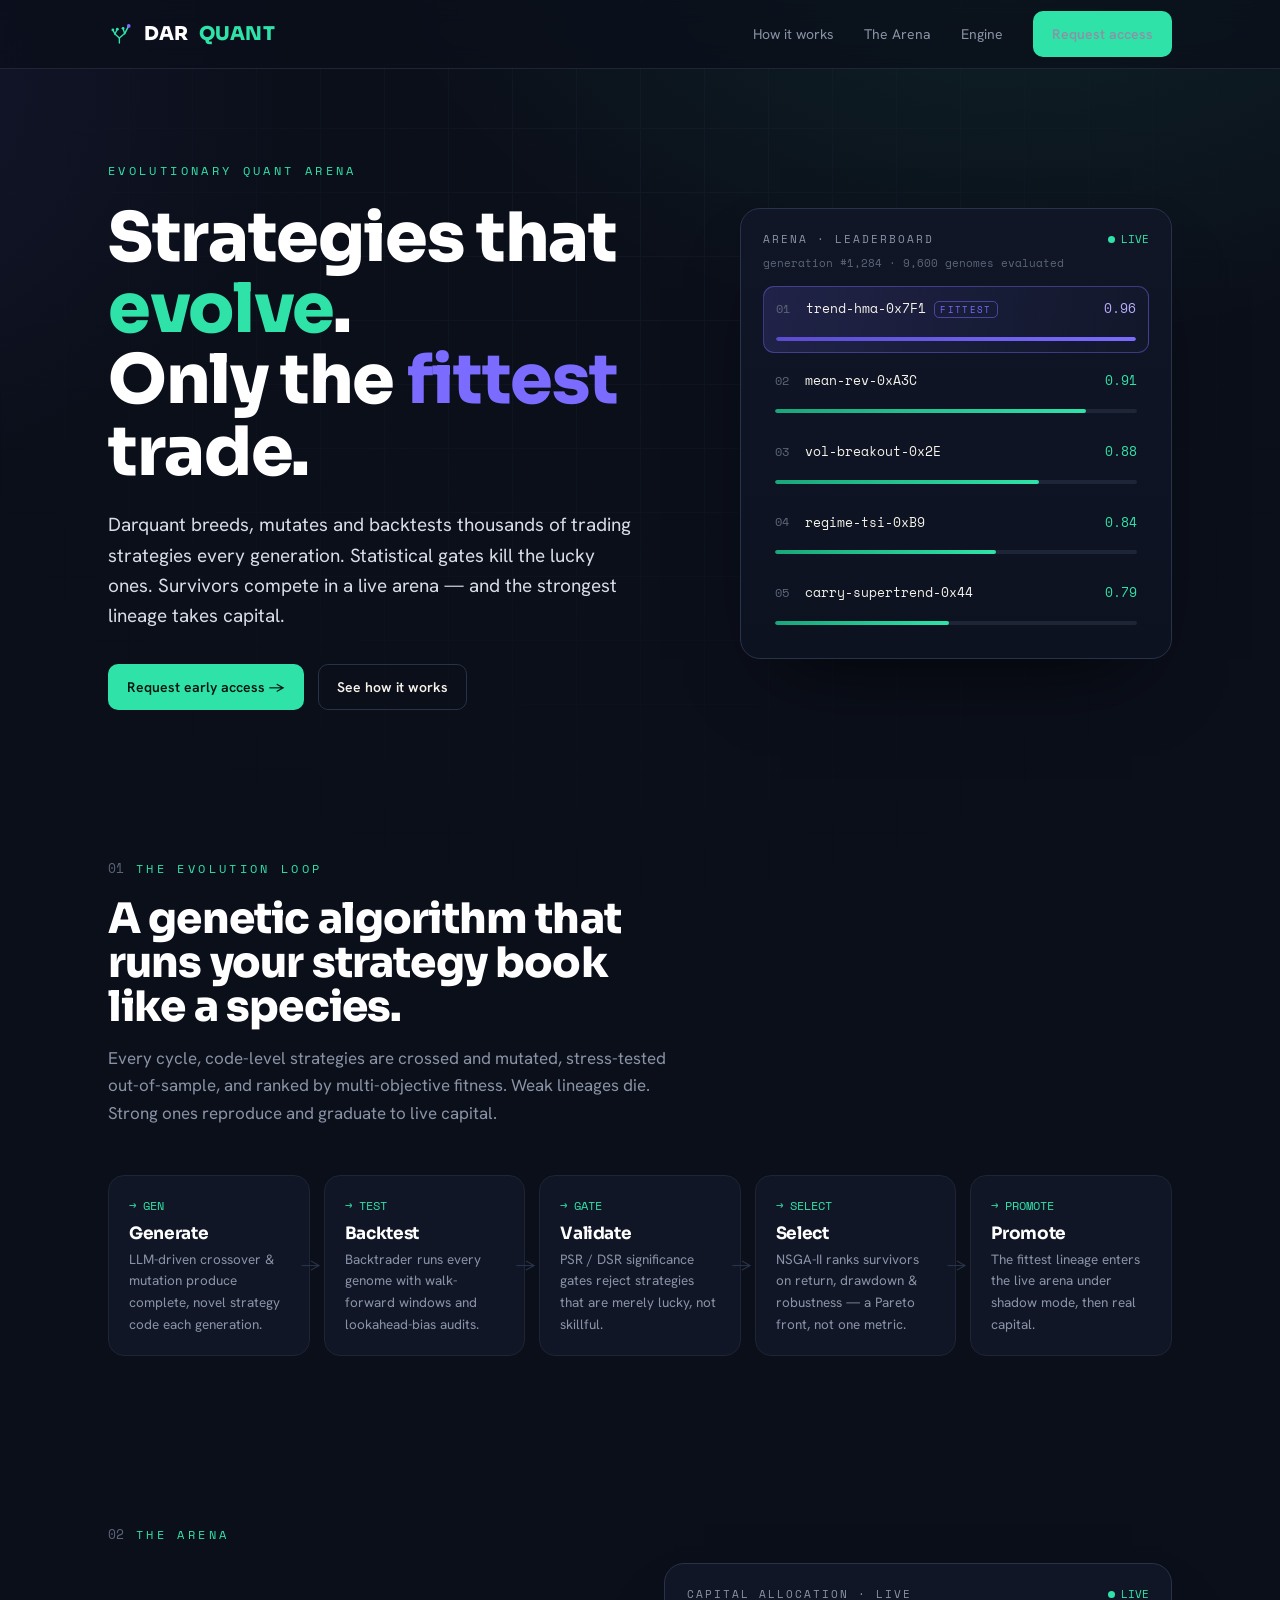
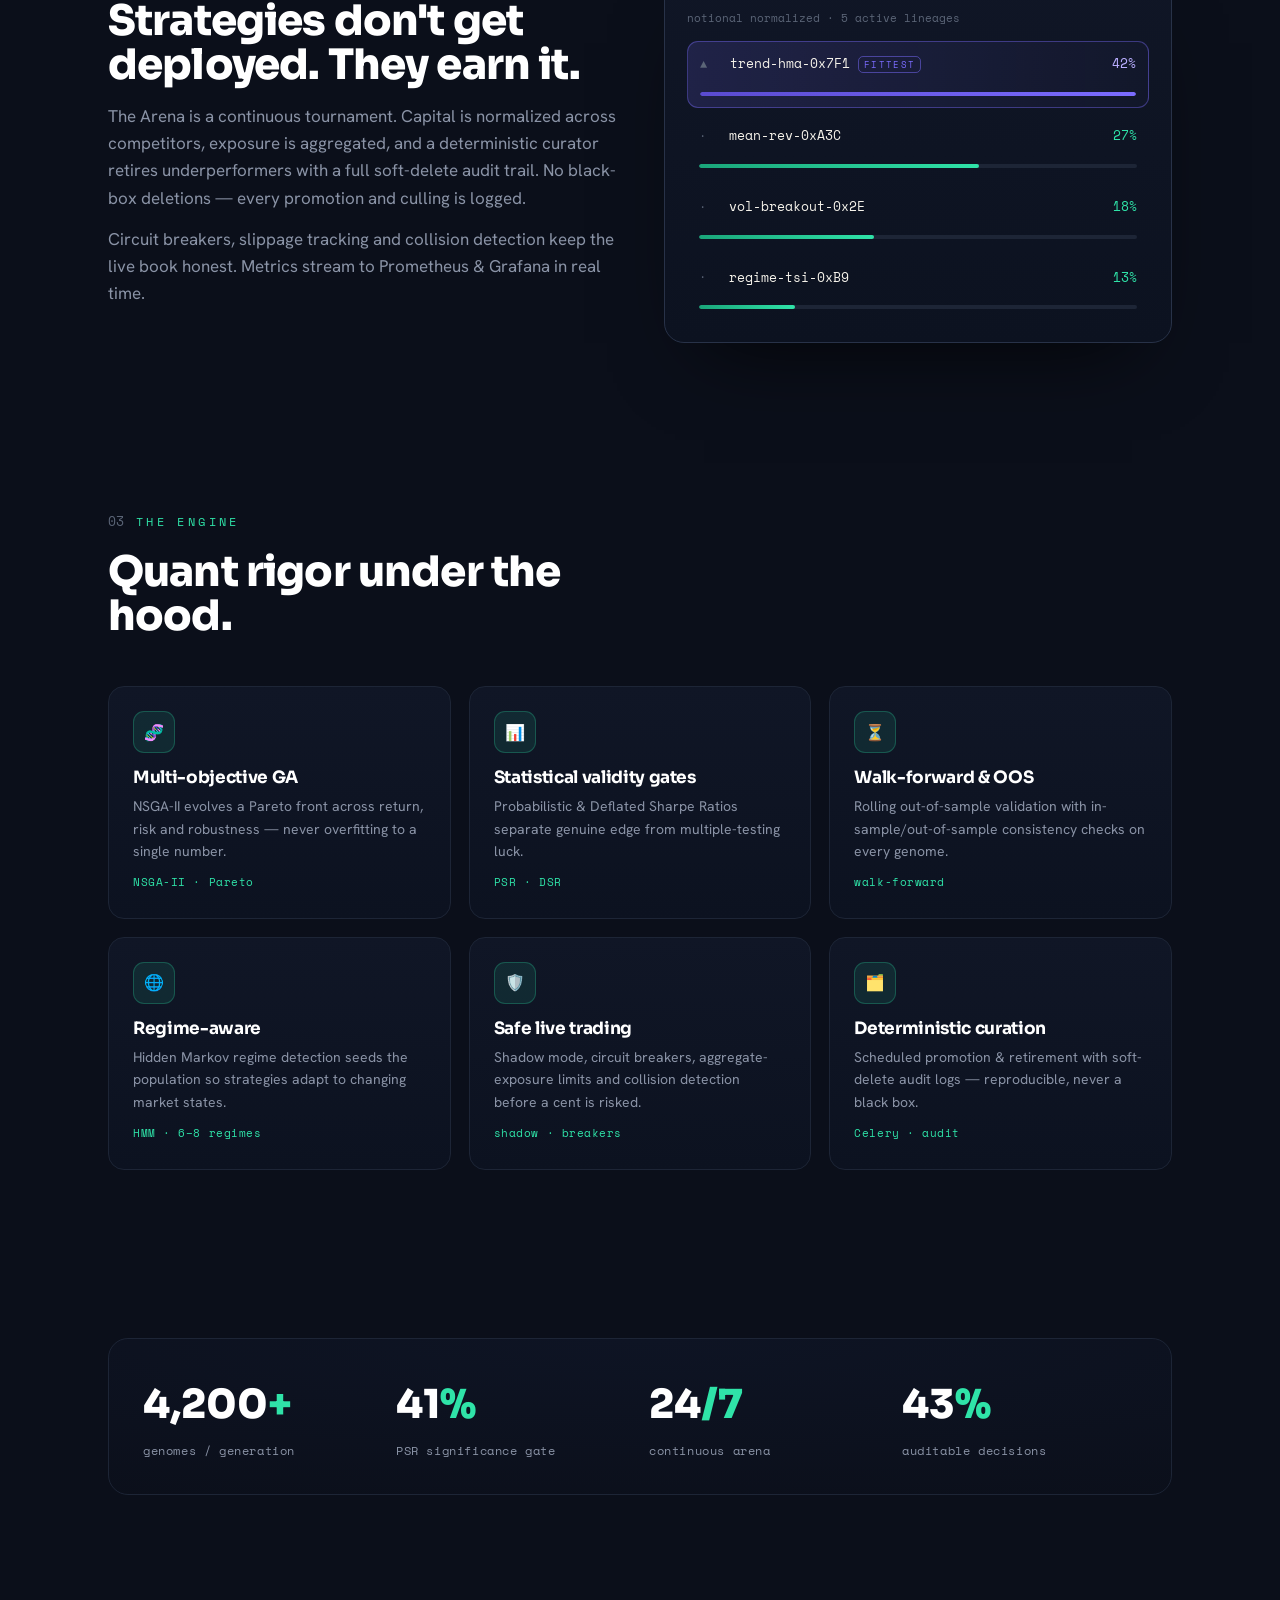
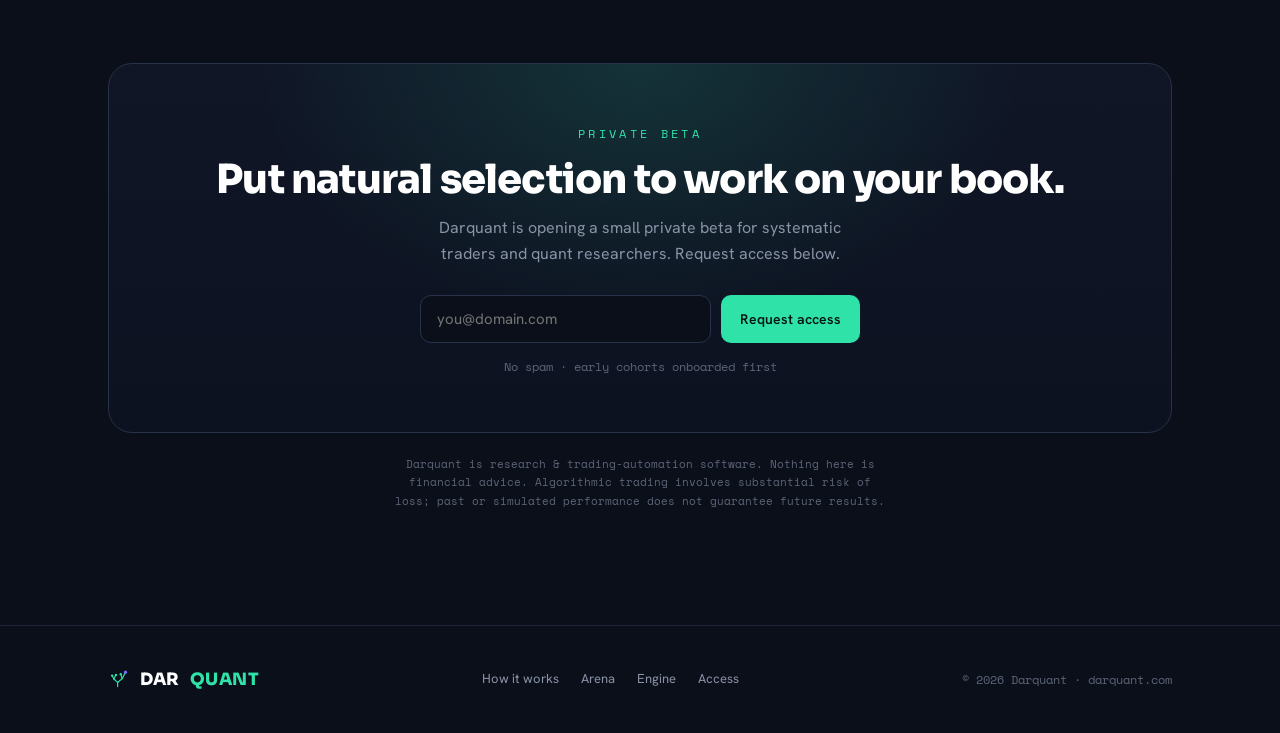
==== index.html @ 52052d77 "Darquant landing page Co-Authored-By: Claude Opus 4.8 (1M context) <noreply@anthropic.com>" ====
<!DOCTYPE html>
<html lang="en">
<head>
<meta charset="utf-8">
<meta name="viewport" content="width=device-width, initial-scale=1">
<title>Darquant — Evolutionary Quant Arena</title>
<link rel="preconnect" href="https://fonts.googleapis.com">
<link rel="preconnect" href="https://fonts.gstatic.com" crossorigin>
<link href="https://fonts.googleapis.com/css2?family=Sora:wght@400;600;700;800&family=Hanken+Grotesk:wght@400;500;600;700&family=Space+Mono:wght@400;700&display=swap" rel="stylesheet">
<style>
  :root{
    --ink:#0B0F1A; --ink-2:#101626; --ink-3:#161e30; --line:#1d2536; --line-2:#283248;
    --mint:#2FE3A8; --mint-dim:#1aa67a; --teal:#10A87C; --violet:#7B6CFF; --violet-dim:#5a4bd1;
    --paper:#F5F2EA; --text:#d7dce6; --slate:#8A93A6; --slate-2:#5b6577;
  }
  *{box-sizing:border-box;margin:0;padding:0}
  html{scroll-behavior:smooth}
  body{
    background:var(--ink); color:var(--text);
    font-family:'Hanken Grotesk',sans-serif; line-height:1.6;
    -webkit-font-smoothing:antialiased; overflow-x:hidden;
    background-image:
      radial-gradient(70rem 50rem at 80% -15%, rgba(47,227,168,.10), transparent 60%),
      radial-gradient(55rem 45rem at -15% 10%, rgba(123,108,255,.09), transparent 55%);
    background-attachment:fixed;
  }
  body::before{ /* faint grid */
    content:"";position:fixed;inset:0;z-index:0;pointer-events:none;opacity:.4;
    background-image:linear-gradient(var(--line) 1px,transparent 1px),linear-gradient(90deg,var(--line) 1px,transparent 1px);
    background-size:64px 64px;
    -webkit-mask-image:radial-gradient(circle at 50% 20%,#000,transparent 75%);
    mask-image:radial-gradient(circle at 50% 20%,#000,transparent 75%);
  }
  .wrap{max-width:1120px;margin:0 auto;padding:0 28px;position:relative;z-index:1}
  a{color:inherit;text-decoration:none}
  h1,h2,h3{font-family:'Sora',sans-serif;letter-spacing:-.02em;line-height:1.05;color:#fff}
  .mono{font-family:'Space Mono',monospace}
  .eyebrow{font-family:'Space Mono',monospace;font-size:12px;letter-spacing:.28em;text-transform:uppercase;color:var(--mint)}

  /* NAV */
  nav{position:sticky;top:0;z-index:50;backdrop-filter:blur(12px);background:rgba(11,15,26,.7);border-bottom:1px solid var(--line)}
  nav .inner{display:flex;align-items:center;justify-content:space-between;height:68px;max-width:1120px;margin:0 auto;padding:0 28px}
  .brand{display:flex;align-items:center;gap:10px;font-family:'Sora',sans-serif;font-weight:800;letter-spacing:.5px;font-size:19px;color:#fff}
  .brand .q{color:var(--mint)}
  .navlinks{display:flex;gap:30px;align-items:center}
  .navlinks a{font-size:14px;color:var(--slate);transition:color .2s}
  .navlinks a:hover{color:var(--paper)}
  .btn{font-family:'Hanken Grotesk',sans-serif;font-weight:600;font-size:14px;border-radius:10px;padding:11px 18px;border:1px solid transparent;cursor:pointer;transition:transform .15s,box-shadow .2s,background .2s;display:inline-flex;align-items:center;gap:8px}
  .btn-primary{background:var(--mint);color:#04160f;box-shadow:0 0 0 0 rgba(47,227,168,.4)}
  .btn-primary:hover{transform:translateY(-1px);box-shadow:0 10px 30px -8px rgba(47,227,168,.5)}
  .btn-ghost{background:transparent;color:var(--paper);border-color:var(--line-2)}
  .btn-ghost:hover{border-color:var(--mint);color:var(--mint)}
  @media(max-width:760px){.navlinks a:not(.btn){display:none}}

  /* HERO */
  header{padding:88px 0 64px;position:relative}
  .hero-grid{display:grid;grid-template-columns:1.15fr .85fr;gap:48px;align-items:center}
  @media(max-width:900px){.hero-grid{grid-template-columns:1fr;gap:36px}}
  .hero h1{font-size:clamp(40px,6.4vw,68px);font-weight:800;margin:20px 0 0}
  .hero h1 .accent{color:var(--mint)}
  .hero h1 .fit{color:var(--violet)}
  .hero p.sub{font-size:19px;color:var(--text);max-width:48ch;margin-top:22px}
  .hero .cta{display:flex;gap:14px;margin-top:32px;flex-wrap:wrap}
  .reveal{opacity:0;transform:translateY(16px);animation:rise .8s cubic-bezier(.2,.7,.2,1) forwards}
  .d1{animation-delay:.05s}.d2{animation-delay:.16s}.d3{animation-delay:.28s}.d4{animation-delay:.4s}.d5{animation-delay:.52s}
  @keyframes rise{to{opacity:1;transform:none}}

  /* hero panel: live arena */
  .panel{background:linear-gradient(180deg,var(--ink-2),#0c1220);border:1px solid var(--line-2);border-radius:20px;padding:22px;box-shadow:0 40px 80px -40px rgba(0,0,0,.8)}
  .panel .ptop{display:flex;align-items:center;justify-content:space-between;margin-bottom:6px}
  .panel .ptop .ttl{font-family:'Space Mono',monospace;font-size:11px;letter-spacing:.18em;text-transform:uppercase;color:var(--slate)}
  .livepill{font-family:'Space Mono',monospace;font-size:11px;color:var(--mint);display:inline-flex;align-items:center;gap:6px}
  .dot{width:7px;height:7px;border-radius:50%;background:var(--mint);box-shadow:0 0 0 0 rgba(47,227,168,.7);animation:pulse 1.8s infinite}
  @keyframes pulse{0%{box-shadow:0 0 0 0 rgba(47,227,168,.6)}70%{box-shadow:0 0 0 8px rgba(47,227,168,0)}100%{box-shadow:0 0 0 0 rgba(47,227,168,0)}}
  .gen{font-family:'Space Mono',monospace;font-size:11px;color:var(--slate-2);margin-bottom:14px}
  .row{display:grid;grid-template-columns:18px 1fr auto;gap:12px;align-items:center;padding:11px 12px;border-radius:11px;transition:background .3s}
  .row + .row{margin-top:6px}
  .row .rk{font-family:'Space Mono',monospace;font-size:12px;color:var(--slate-2)}
  .row .nm{font-family:'Space Mono',monospace;font-size:13px;color:var(--paper);white-space:nowrap;overflow:hidden;text-overflow:ellipsis}
  .row .sc{font-family:'Space Mono',monospace;font-size:13px;color:var(--mint)}
  .row.best{background:linear-gradient(90deg,rgba(123,108,255,.16),rgba(123,108,255,.03));border:1px solid rgba(123,108,255,.4)}
  .row.best .sc{color:#b9aeff}
  .row.best .nm::after{content:"FITTEST";font-size:9px;letter-spacing:.15em;color:var(--violet);border:1px solid rgba(123,108,255,.5);border-radius:5px;padding:1px 5px;margin-left:8px}
  .bar{height:4px;background:var(--line);border-radius:3px;margin-top:6px;overflow:hidden;grid-column:1/-1}
  .bar i{display:block;height:100%;background:linear-gradient(90deg,var(--mint-dim),var(--mint));border-radius:3px;width:0;transition:width 1.1s cubic-bezier(.2,.7,.2,1)}
  .row.best .bar i{background:linear-gradient(90deg,var(--violet-dim),var(--violet))}

  /* generic section */
  section{padding:84px 0;position:relative}
  .sec-eyebrow{display:flex;align-items:center;gap:12px;margin-bottom:18px}
  .sec-eyebrow .n{font-family:'Space Mono',monospace;color:var(--slate-2);font-size:13px}
  h2.big{font-size:clamp(28px,4vw,42px);font-weight:800;max-width:18ch}
  .sec-lead{color:var(--slate);max-width:58ch;margin-top:16px;font-size:17px}

  /* loop steps */
  .loop{display:grid;grid-template-columns:repeat(5,1fr);gap:14px;margin-top:48px}
  @media(max-width:900px){.loop{grid-template-columns:1fr 1fr}}
  @media(max-width:520px){.loop{grid-template-columns:1fr}}
  .step{background:var(--ink-2);border:1px solid var(--line);border-radius:16px;padding:20px;position:relative;transition:transform .2s,border-color .2s}
  .step:hover{transform:translateY(-3px);border-color:var(--mint)}
  .step .si{font-family:'Space Mono',monospace;font-size:12px;color:var(--mint);margin-bottom:10px}
  .step h3{font-size:17px;margin-bottom:6px;color:#fff}
  .step p{font-size:13.5px;color:var(--slate)}
  .step .arrow{position:absolute;right:-12px;top:50%;transform:translateY(-50%);color:var(--line-2);font-size:18px;z-index:2}
  @media(max-width:900px){.step .arrow{display:none}}

  /* features */
  .feat{display:grid;grid-template-columns:repeat(3,1fr);gap:18px;margin-top:48px}
  @media(max-width:900px){.feat{grid-template-columns:1fr 1fr}}
  @media(max-width:560px){.feat{grid-template-columns:1fr}}
  .fcard{background:linear-gradient(180deg,var(--ink-2),#0c1220);border:1px solid var(--line);border-radius:16px;padding:24px;transition:transform .2s,border-color .2s}
  .fcard:hover{transform:translateY(-3px);border-color:var(--line-2)}
  .ficon{width:42px;height:42px;border-radius:11px;background:rgba(47,227,168,.1);border:1px solid rgba(47,227,168,.25);display:flex;align-items:center;justify-content:center;margin-bottom:16px}
  .fcard h3{font-size:17px;color:#fff;margin-bottom:8px}
  .fcard p{font-size:14px;color:var(--slate)}
  .fcard .tag{display:inline-block;font-family:'Space Mono',monospace;font-size:11px;color:var(--mint);margin-top:12px;letter-spacing:.05em}

  /* metrics */
  .metrics{display:grid;grid-template-columns:repeat(4,1fr);gap:18px;border:1px solid var(--line);border-radius:20px;padding:34px;background:radial-gradient(120% 120% at 50% 0%,#0e1424,var(--ink))}
  @media(max-width:760px){.metrics{grid-template-columns:1fr 1fr;gap:28px}}
  .metric .v{font-family:'Sora',sans-serif;font-weight:800;font-size:clamp(30px,4vw,40px);color:#fff}
  .metric .v .u{color:var(--mint)}
  .metric .l{font-family:'Space Mono',monospace;font-size:12px;color:var(--slate);letter-spacing:.05em;margin-top:4px}

  /* CTA */
  .cta-band{border:1px solid var(--line-2);border-radius:24px;padding:56px 40px;text-align:center;background:
     radial-gradient(60% 120% at 50% 0%,rgba(47,227,168,.14),transparent 60%),linear-gradient(180deg,var(--ink-2),#0c1220);position:relative;overflow:hidden}
  .cta-band h2{font-size:clamp(28px,4vw,40px);font-weight:800}
  .cta-band p{color:var(--slate);max-width:46ch;margin:14px auto 0;font-size:16px}
  .waitlist{display:flex;gap:10px;max-width:440px;margin:28px auto 0}
  .waitlist input{flex:1;background:var(--ink);border:1px solid var(--line-2);border-radius:11px;padding:13px 16px;color:var(--paper);font-family:'Hanken Grotesk',sans-serif;font-size:15px;outline:none;transition:border-color .2s}
  .waitlist input:focus{border-color:var(--mint)}
  .wl-note{font-family:'Space Mono',monospace;font-size:12px;color:var(--slate-2);margin-top:14px}
  @media(max-width:520px){.waitlist{flex-direction:column}}

  /* footer */
  footer{border-top:1px solid var(--line);padding:40px 0;margin-top:30px}
  footer .inner{display:flex;justify-content:space-between;align-items:center;flex-wrap:wrap;gap:16px}
  footer .mono{font-size:12px;color:var(--slate-2)}
  footer .fl{display:flex;gap:22px}
  footer .fl a{font-size:13px;color:var(--slate);transition:color .2s}
  footer .fl a:hover{color:var(--mint)}

  .disclaimer{font-family:'Space Mono',monospace;font-size:11px;color:var(--slate-2);text-align:center;max-width:70ch;margin:22px auto 0;line-height:1.7}

  /* hero tree draw animation */
  .tree-stroke{stroke-dasharray:60;stroke-dashoffset:60;animation:draw 1.6s ease forwards .3s}
  .tree-node{opacity:0;animation:pop .4s ease forwards}
  @keyframes draw{to{stroke-dashoffset:0}}
  @keyframes pop{to{opacity:1}}
</style>
</head>
<body>

<nav>
  <div class="inner">
    <a class="brand" href="#top">
      <svg width="26" height="26" viewBox="0 0 64 64" xmlns="http://www.w3.org/2000/svg">
        <g stroke="#2FE3A8" stroke-width="3.4" stroke-linecap="round" stroke-linejoin="round" fill="none"><path d="M28 54 L28 42"/><path d="M28 42 L17 32"/><path d="M28 42 L41 31"/><path d="M17 32 L12 22"/><path d="M17 32 L23 20"/><path d="M41 31 L37 18"/><path d="M41 31 L51 12" stroke-width="3.8"/></g>
        <g fill="#2FE3A8"><circle cx="12" cy="22" r="3.4"/><circle cx="23" cy="20" r="3.4"/><circle cx="37" cy="18" r="3.4"/></g>
        <circle cx="51" cy="12" r="4.6" fill="#7B6CFF"/>
      </svg>
      DAR<span class="q">QUANT</span>
    </a>
    <div class="navlinks">
      <a href="#how">How it works</a>
      <a href="#arena">The Arena</a>
      <a href="#features">Engine</a>
      <a href="#access" class="btn btn-primary">Request access</a>
    </div>
  </div>
</nav>

<a id="top"></a>
<header>
  <div class="wrap hero-grid">
    <div class="hero">
      <span class="eyebrow reveal d1">Evolutionary Quant Arena</span>
      <h1 class="reveal d2">Strategies that <span class="accent">evolve</span>.<br>Only the <span class="fit">fittest</span> trade.</h1>
      <p class="sub reveal d3">Darquant breeds, mutates and backtests thousands of trading strategies every generation. Statistical gates kill the lucky ones. Survivors compete in a live arena — and the strongest lineage takes capital.</p>
      <div class="cta reveal d4">
        <a href="#access" class="btn btn-primary">Request early access →</a>
        <a href="#how" class="btn btn-ghost">See how it works</a>
      </div>
    </div>

    <div class="panel reveal d5" aria-label="Live arena snapshot">
      <div class="ptop">
        <span class="ttl">Arena · Leaderboard</span>
        <span class="livepill"><span class="dot"></span>LIVE</span>
      </div>
      <div class="gen" id="genline">generation #1,284 · 9,600 genomes evaluated</div>

      <div class="row best" data-w="100">
        <span class="rk">01</span><span class="nm">trend-hma-0x7F1</span><span class="sc">0.96</span>
        <span class="bar"><i></i></span>
      </div>
      <div class="row" data-w="86">
        <span class="rk">02</span><span class="nm">mean-rev-0xA3C</span><span class="sc">0.91</span>
        <span class="bar"><i></i></span>
      </div>
      <div class="row" data-w="73">
        <span class="rk">03</span><span class="nm">vol-breakout-0x2E</span><span class="sc">0.88</span>
        <span class="bar"><i></i></span>
      </div>
      <div class="row" data-w="61">
        <span class="rk">04</span><span class="nm">regime-tsi-0xB9</span><span class="sc">0.84</span>
        <span class="bar"><i></i></span>
      </div>
      <div class="row" data-w="48">
        <span class="rk">05</span><span class="nm">carry-supertrend-0x44</span><span class="sc">0.79</span>
        <span class="bar"><i></i></span>
      </div>
    </div>
  </div>
</header>

<!-- HOW IT WORKS -->
<section id="how">
  <div class="wrap">
    <div class="sec-eyebrow"><span class="n">01</span><span class="eyebrow">The evolution loop</span></div>
    <h2 class="big">A genetic algorithm that runs your strategy book like a species.</h2>
    <p class="sec-lead">Every cycle, code-level strategies are crossed and mutated, stress-tested out-of-sample, and ranked by multi-objective fitness. Weak lineages die. Strong ones reproduce and graduate to live capital.</p>

    <div class="loop">
      <div class="step"><div class="si">→ GEN</div><h3>Generate</h3><p>LLM-driven crossover &amp; mutation produce complete, novel strategy code each generation.</p><span class="arrow">→</span></div>
      <div class="step"><div class="si">→ TEST</div><h3>Backtest</h3><p>Backtrader runs every genome with walk-forward windows and lookahead-bias audits.</p><span class="arrow">→</span></div>
      <div class="step"><div class="si">→ GATE</div><h3>Validate</h3><p>PSR / DSR significance gates reject strategies that are merely lucky, not skillful.</p><span class="arrow">→</span></div>
      <div class="step"><div class="si">→ SELECT</div><h3>Select</h3><p>NSGA-II ranks survivors on return, drawdown &amp; robustness — a Pareto front, not one metric.</p><span class="arrow">→</span></div>
      <div class="step"><div class="si">→ PROMOTE</div><h3>Promote</h3><p>The fittest lineage enters the live arena under shadow mode, then real capital.</p></div>
    </div>
  </div>
</section>

<!-- ARENA -->
<section id="arena">
  <div class="wrap">
    <div class="sec-eyebrow"><span class="n">02</span><span class="eyebrow">The Arena</span></div>
    <div style="display:grid;grid-template-columns:1fr 1fr;gap:48px;align-items:center" class="arena-grid">
      <div>
        <h2 class="big">Strategies don't get deployed. They earn it.</h2>
        <p class="sec-lead">The Arena is a continuous tournament. Capital is normalized across competitors, exposure is aggregated, and a deterministic curator retires underperformers with a full soft-delete audit trail. No black-box deletions — every promotion and culling is logged.</p>
        <p class="sec-lead" style="margin-top:14px">Circuit breakers, slippage tracking and collision detection keep the live book honest. Metrics stream to Prometheus &amp; Grafana in real time.</p>
      </div>
      <div class="panel" style="margin:0">
        <div class="ptop"><span class="ttl">Capital allocation · live</span><span class="livepill"><span class="dot"></span>LIVE</span></div>
        <div class="gen">notional normalized · 5 active lineages</div>
        <div class="row best" data-w="100"><span class="rk">▲</span><span class="nm">trend-hma-0x7F1</span><span class="sc">42%</span><span class="bar"><i></i></span></div>
        <div class="row" data-w="64"><span class="rk">·</span><span class="nm">mean-rev-0xA3C</span><span class="sc">27%</span><span class="bar"><i></i></span></div>
        <div class="row" data-w="40"><span class="rk">·</span><span class="nm">vol-breakout-0x2E</span><span class="sc">18%</span><span class="bar"><i></i></span></div>
        <div class="row" data-w="22"><span class="rk">·</span><span class="nm">regime-tsi-0xB9</span><span class="sc">13%</span><span class="bar"><i></i></span></div>
      </div>
    </div>
  </div>
</section>

<!-- FEATURES -->
<section id="features">
  <div class="wrap">
    <div class="sec-eyebrow"><span class="n">03</span><span class="eyebrow">The engine</span></div>
    <h2 class="big">Quant rigor under the hood.</h2>
    <div class="feat">
      <div class="fcard"><div class="ficon">🧬</div><h3>Multi-objective GA</h3><p>NSGA-II evolves a Pareto front across return, risk and robustness — never overfitting to a single number.</p><span class="tag">NSGA-II · Pareto</span></div>
      <div class="fcard"><div class="ficon">📊</div><h3>Statistical validity gates</h3><p>Probabilistic &amp; Deflated Sharpe Ratios separate genuine edge from multiple-testing luck.</p><span class="tag">PSR · DSR</span></div>
      <div class="fcard"><div class="ficon">⏳</div><h3>Walk-forward &amp; OOS</h3><p>Rolling out-of-sample validation with in-sample/out-of-sample consistency checks on every genome.</p><span class="tag">walk-forward</span></div>
      <div class="fcard"><div class="ficon">🌐</div><h3>Regime-aware</h3><p>Hidden Markov regime detection seeds the population so strategies adapt to changing market states.</p><span class="tag">HMM · 6–8 regimes</span></div>
      <div class="fcard"><div class="ficon">🛡️</div><h3>Safe live trading</h3><p>Shadow mode, circuit breakers, aggregate-exposure limits and collision detection before a cent is risked.</p><span class="tag">shadow · breakers</span></div>
      <div class="fcard"><div class="ficon">🗂️</div><h3>Deterministic curation</h3><p>Scheduled promotion &amp; retirement with soft-delete audit logs — reproducible, never a black box.</p><span class="tag">Celery · audit</span></div>
    </div>
  </div>
</section>

<!-- METRICS -->
<section>
  <div class="wrap">
    <div class="metrics">
      <div class="metric"><div class="v"><span class="count" data-to="9600">0</span><span class="u">+</span></div><div class="l">genomes / generation</div></div>
      <div class="metric"><div class="v"><span class="count" data-to="95">0</span><span class="u">%</span></div><div class="l">PSR significance gate</div></div>
      <div class="metric"><div class="v">24<span class="u">/7</span></div><div class="l">continuous arena</div></div>
      <div class="metric"><div class="v"><span class="count" data-to="100">0</span><span class="u">%</span></div><div class="l">auditable decisions</div></div>
    </div>
  </div>
</section>

<!-- CTA -->
<section id="access">
  <div class="wrap">
    <div class="cta-band">
      <span class="eyebrow">Private beta</span>
      <h2 style="margin-top:14px">Put natural selection to work on your book.</h2>
      <p>Darquant is opening a small private beta for systematic traders and quant researchers. Request access below.</p>
      <form class="waitlist" id="waitlist" action="https://formspree.io/f/YOUR_FORM_ID" method="POST">
        <input id="email" name="email" type="email" placeholder="you@domain.com" aria-label="email" required>
        <input type="hidden" name="_subject" value="New Darquant waitlist signup">
        <button class="btn btn-primary" id="join" type="submit">Request access</button>
      </form>
      <div class="wl-note" id="wlnote">No spam · early cohorts onboarded first</div>
    </div>
    <p class="disclaimer">Darquant is research &amp; trading-automation software. Nothing here is financial advice. Algorithmic trading involves substantial risk of loss; past or simulated performance does not guarantee future results.</p>
  </div>
</section>

<footer>
  <div class="wrap inner">
    <a class="brand" href="#top" style="font-size:17px">
      <svg width="22" height="22" viewBox="0 0 64 64" xmlns="http://www.w3.org/2000/svg">
        <g stroke="#2FE3A8" stroke-width="3.4" stroke-linecap="round" stroke-linejoin="round" fill="none"><path d="M28 54 L28 42"/><path d="M28 42 L17 32"/><path d="M28 42 L41 31"/><path d="M17 32 L12 22"/><path d="M17 32 L23 20"/><path d="M41 31 L37 18"/><path d="M41 31 L51 12"/></g>
        <g fill="#2FE3A8"><circle cx="12" cy="22" r="3.4"/><circle cx="23" cy="20" r="3.4"/><circle cx="37" cy="18" r="3.4"/></g>
        <circle cx="51" cy="12" r="4.6" fill="#7B6CFF"/>
      </svg>
      DAR<span class="q">QUANT</span>
    </a>
    <div class="fl">
      <a href="#how">How it works</a>
      <a href="#arena">Arena</a>
      <a href="#features">Engine</a>
      <a href="#access">Access</a>
    </div>
    <span class="mono">© 2026 Darquant · darquant.com</span>
  </div>
</footer>

<script>
  // Animate leaderboard bars when visible
  const bars = document.querySelectorAll('.row');
  const io = new IntersectionObserver((entries)=>{
    entries.forEach(e=>{
      if(e.isIntersecting){
        const w = e.target.getAttribute('data-w');
        const i = e.target.querySelector('.bar i');
        if(i) i.style.width = w + '%';
      }
    });
  },{threshold:.3});
  bars.forEach(b=>io.observe(b));

  // Count-up metrics
  const counters = document.querySelectorAll('.count');
  const cio = new IntersectionObserver((entries)=>{
    entries.forEach(e=>{
      if(e.isIntersecting && !e.target.dataset.done){
        e.target.dataset.done = 1;
        const to = +e.target.dataset.to; let cur=0;
        const dur=1100, t0=performance.now();
        const tick=(t)=>{const p=Math.min(1,(t-t0)/dur);
          e.target.textContent = Math.floor(p*to).toLocaleString();
          if(p<1) requestAnimationFrame(tick); else e.target.textContent = to.toLocaleString();};
        requestAnimationFrame(tick);
      }
    });
  },{threshold:.5});
  counters.forEach(c=>cio.observe(c));

  // Live generation ticker
  let gen = 1284, genomes = 9600;
  const gl = document.getElementById('genline');
  setInterval(()=>{ gen++; genomes += Math.floor(Math.random()*60)+20;
    if(gl) gl.textContent = `generation #${gen.toLocaleString()} · ${genomes.toLocaleString()} genomes evaluated`;
  }, 3200);

  // Waitlist — submits to Formspree via AJAX so the page never redirects
  const form = document.getElementById('waitlist');
  const note = document.getElementById('wlnote');
  form.addEventListener('submit', async (ev)=>{
    ev.preventDefault();
    const emailEl = document.getElementById('email');
    const v = emailEl.value.trim();
    const ok = /^[^@\s]+@[^@\s]+\.[^@\s]+$/.test(v);
    if(!ok){
      note.textContent = "Please enter a valid email address.";
      note.style.color = '#ff8e8e';
      return;
    }
    note.textContent = "Sending…";
    note.style.color = 'var(--slate)';
    try{
      const res = await fetch(form.action, {
        method:'POST',
        headers:{'Accept':'application/json'},
        body:new FormData(form)
      });
      if(res.ok){
        note.textContent = "✓ You're on the list — we'll be in touch.";
        note.style.color = 'var(--mint)';
        form.reset();
      }else{
        note.textContent = "Something went wrong. Please try again.";
        note.style.color = '#ff8e8e';
      }
    }catch(_){
      note.textContent = "Network error. Please try again.";
      note.style.color = '#ff8e8e';
    }
  });
</script>
</body>
</html>
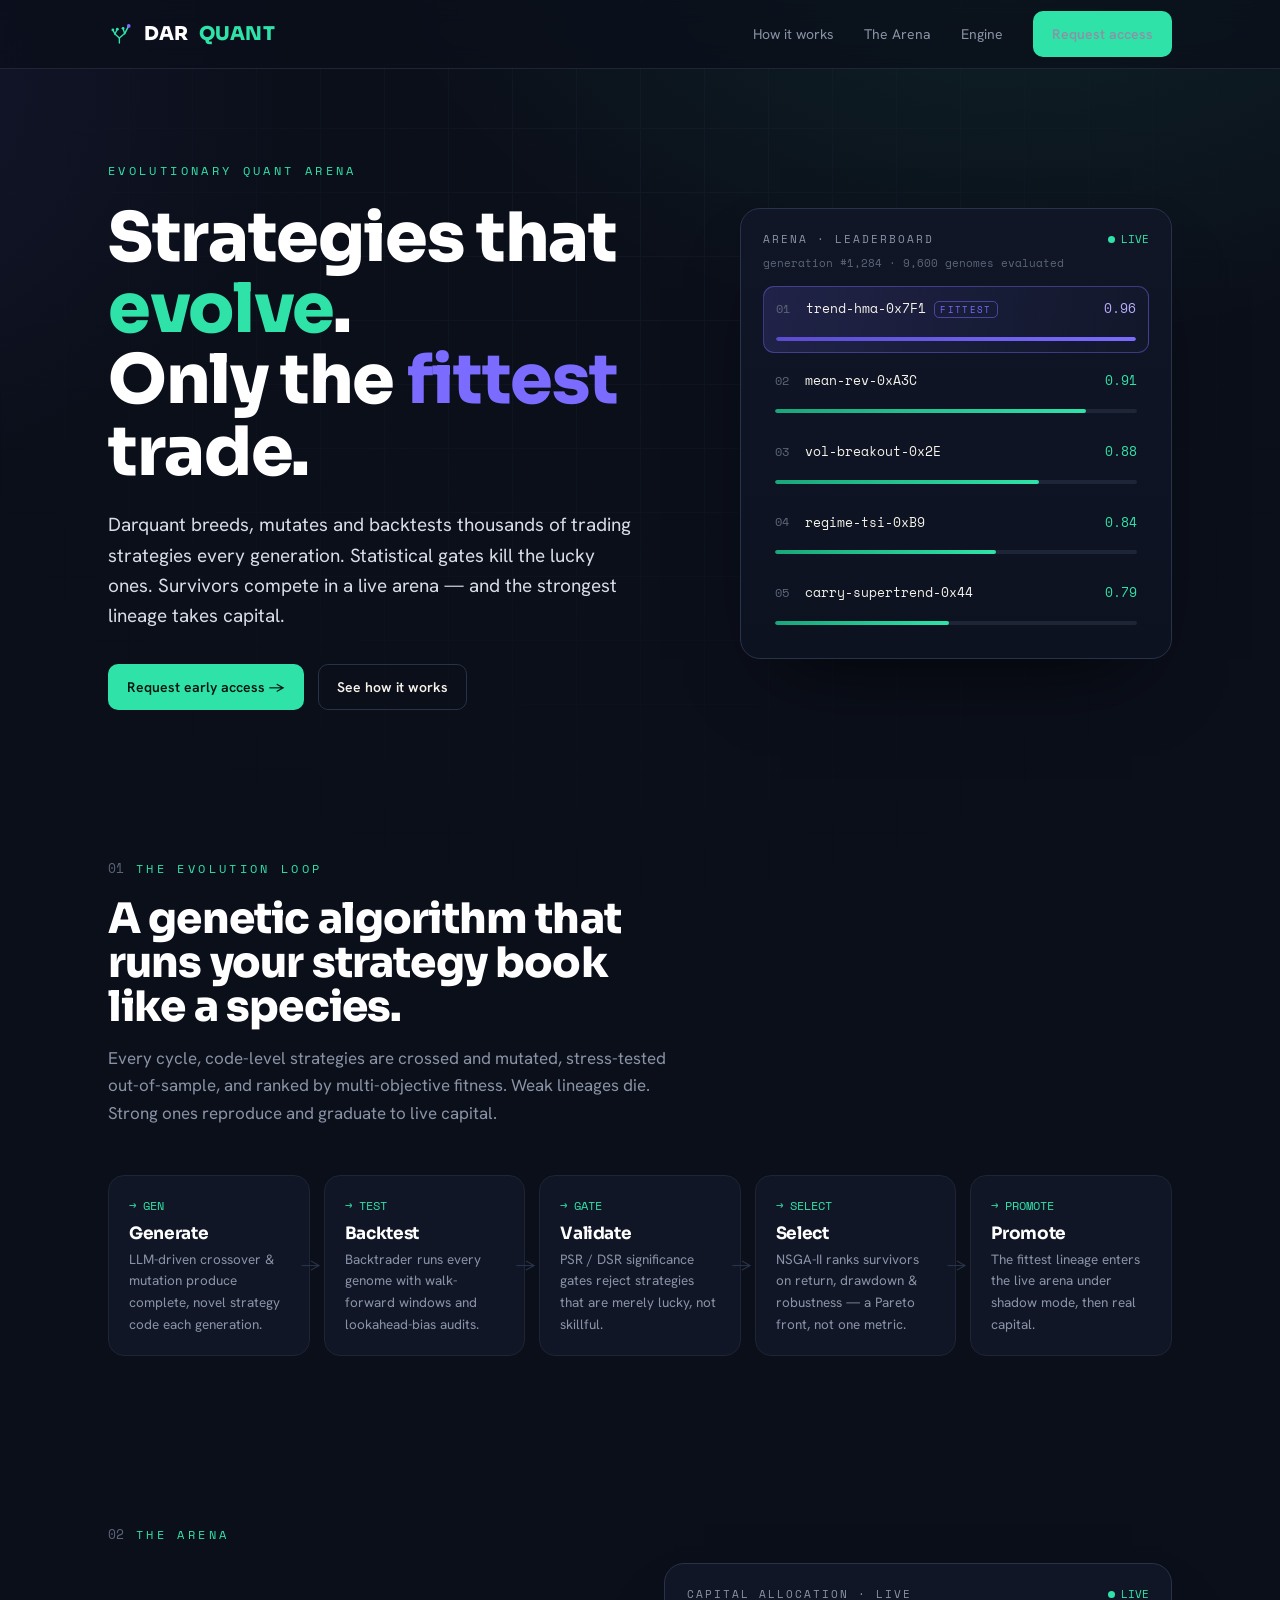
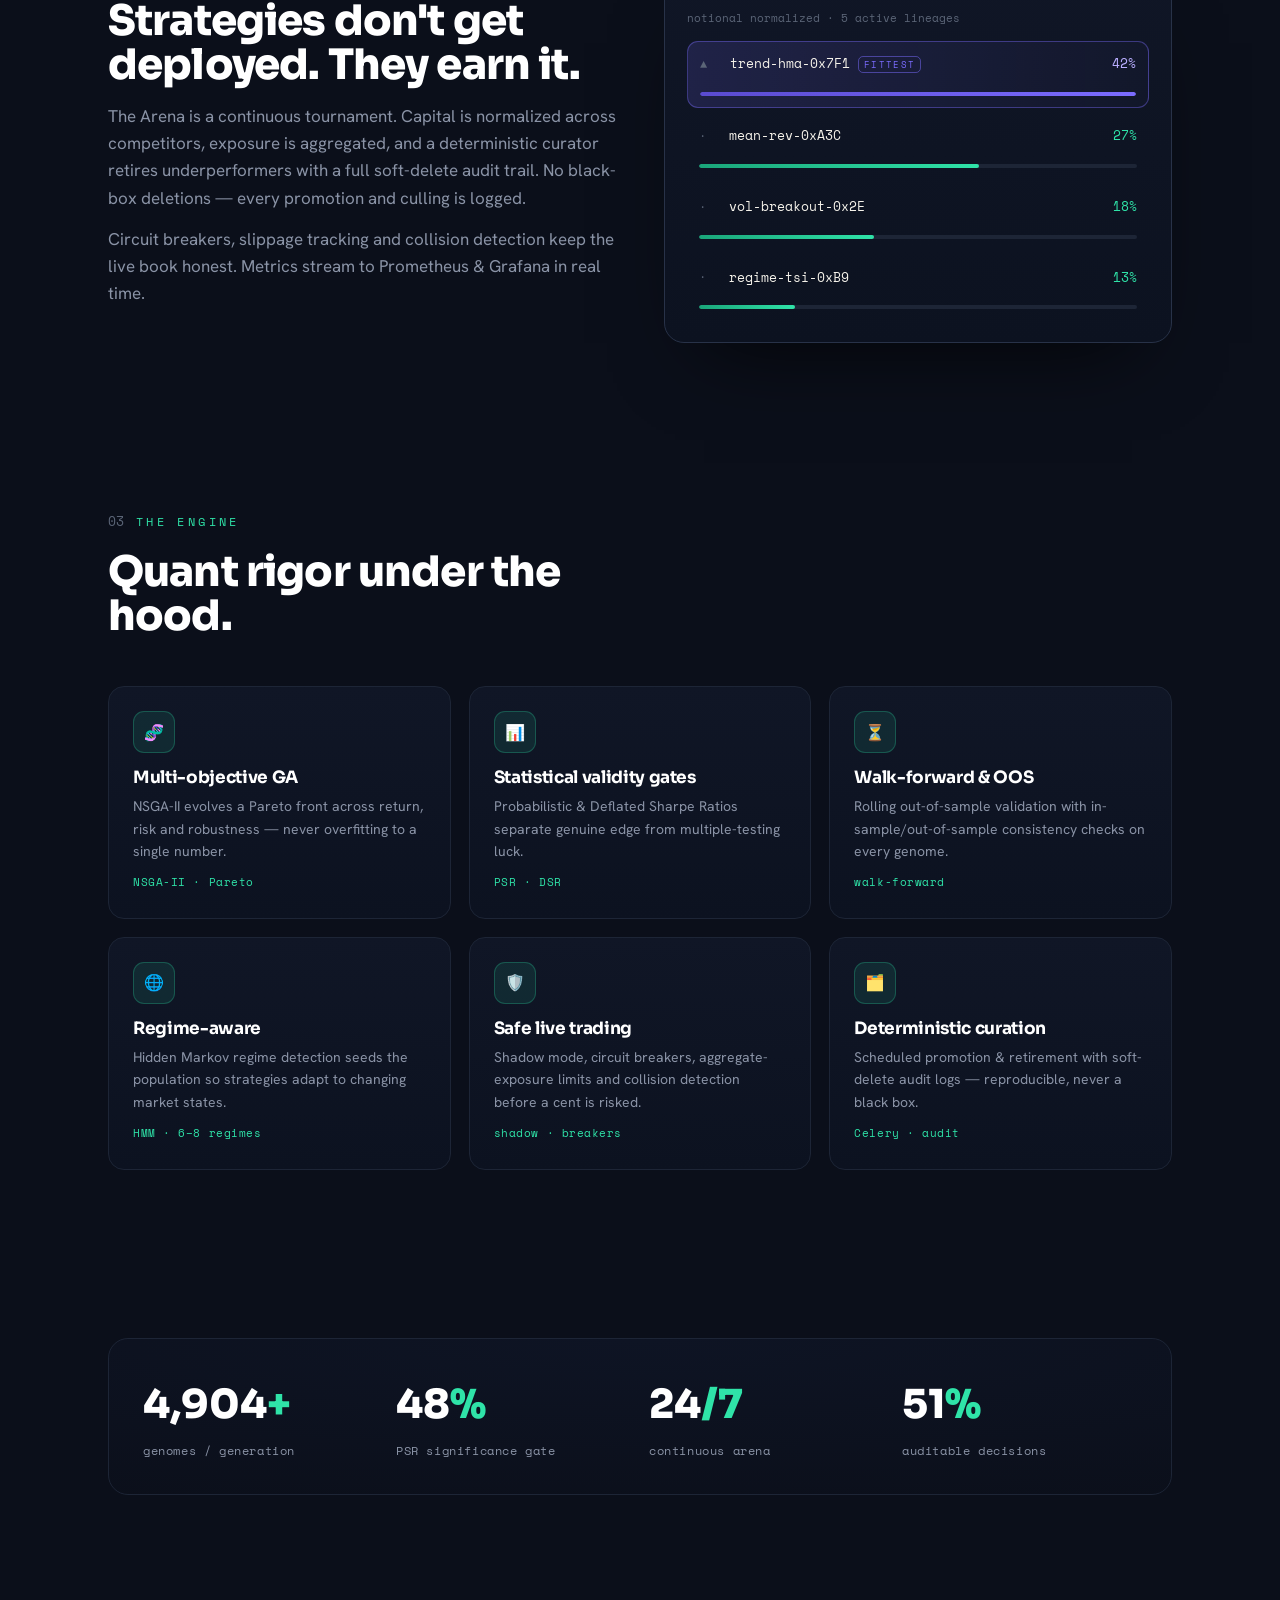
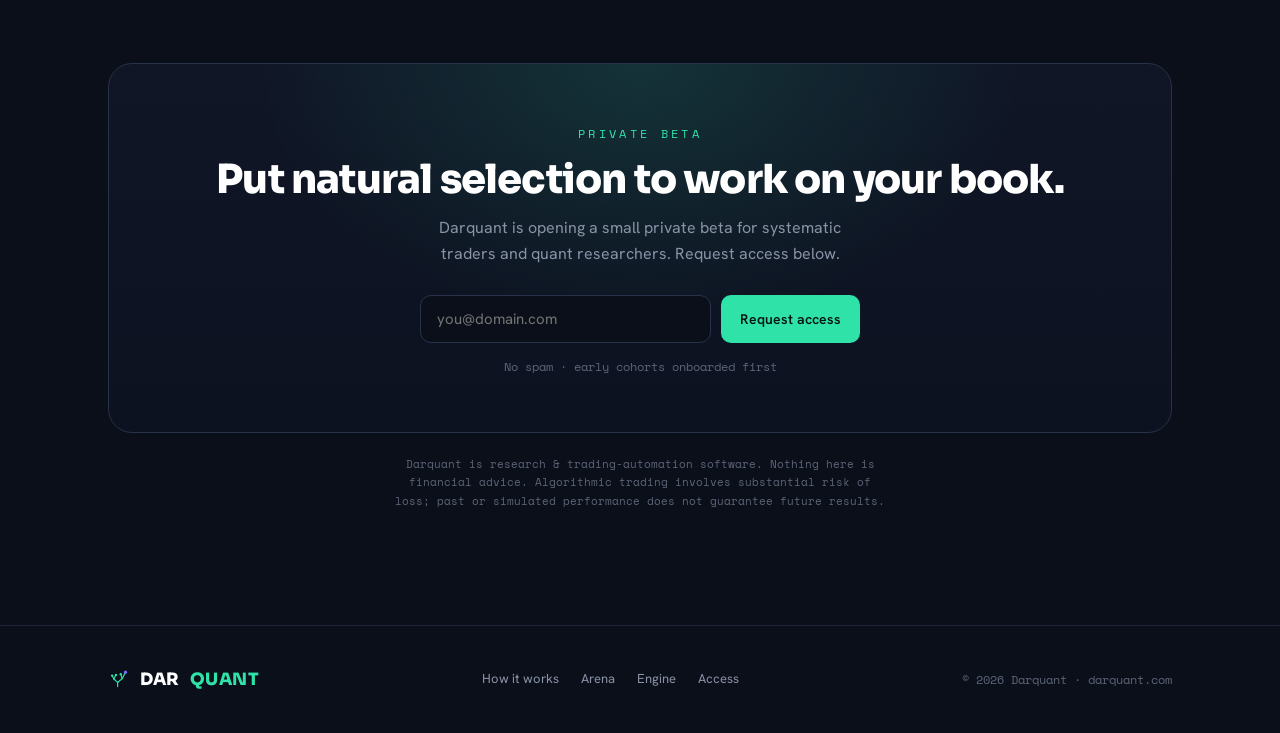
==== commit a5e4fcf7: "Wire waitlist form to Formspree endpoint Co-Authored-By: Claude Opus 4.8 (1M context) <noreply@anthr" ====
--- a/index.html
+++ b/index.html
@@ -289,7 +289,7 @@
       <span class="eyebrow">Private beta</span>
       <h2 style="margin-top:14px">Put natural selection to work on your book.</h2>
       <p>Darquant is opening a small private beta for systematic traders and quant researchers. Request access below.</p>
-      <form class="waitlist" id="waitlist" action="https://formspree.io/f/YOUR_FORM_ID" method="POST">
+      <form class="waitlist" id="waitlist" action="https://formspree.io/f/xnjyggvp" method="POST">
         <input id="email" name="email" type="email" placeholder="you@domain.com" aria-label="email" required>
         <input type="hidden" name="_subject" value="New Darquant waitlist signup">
         <button class="btn btn-primary" id="join" type="submit">Request access</button>
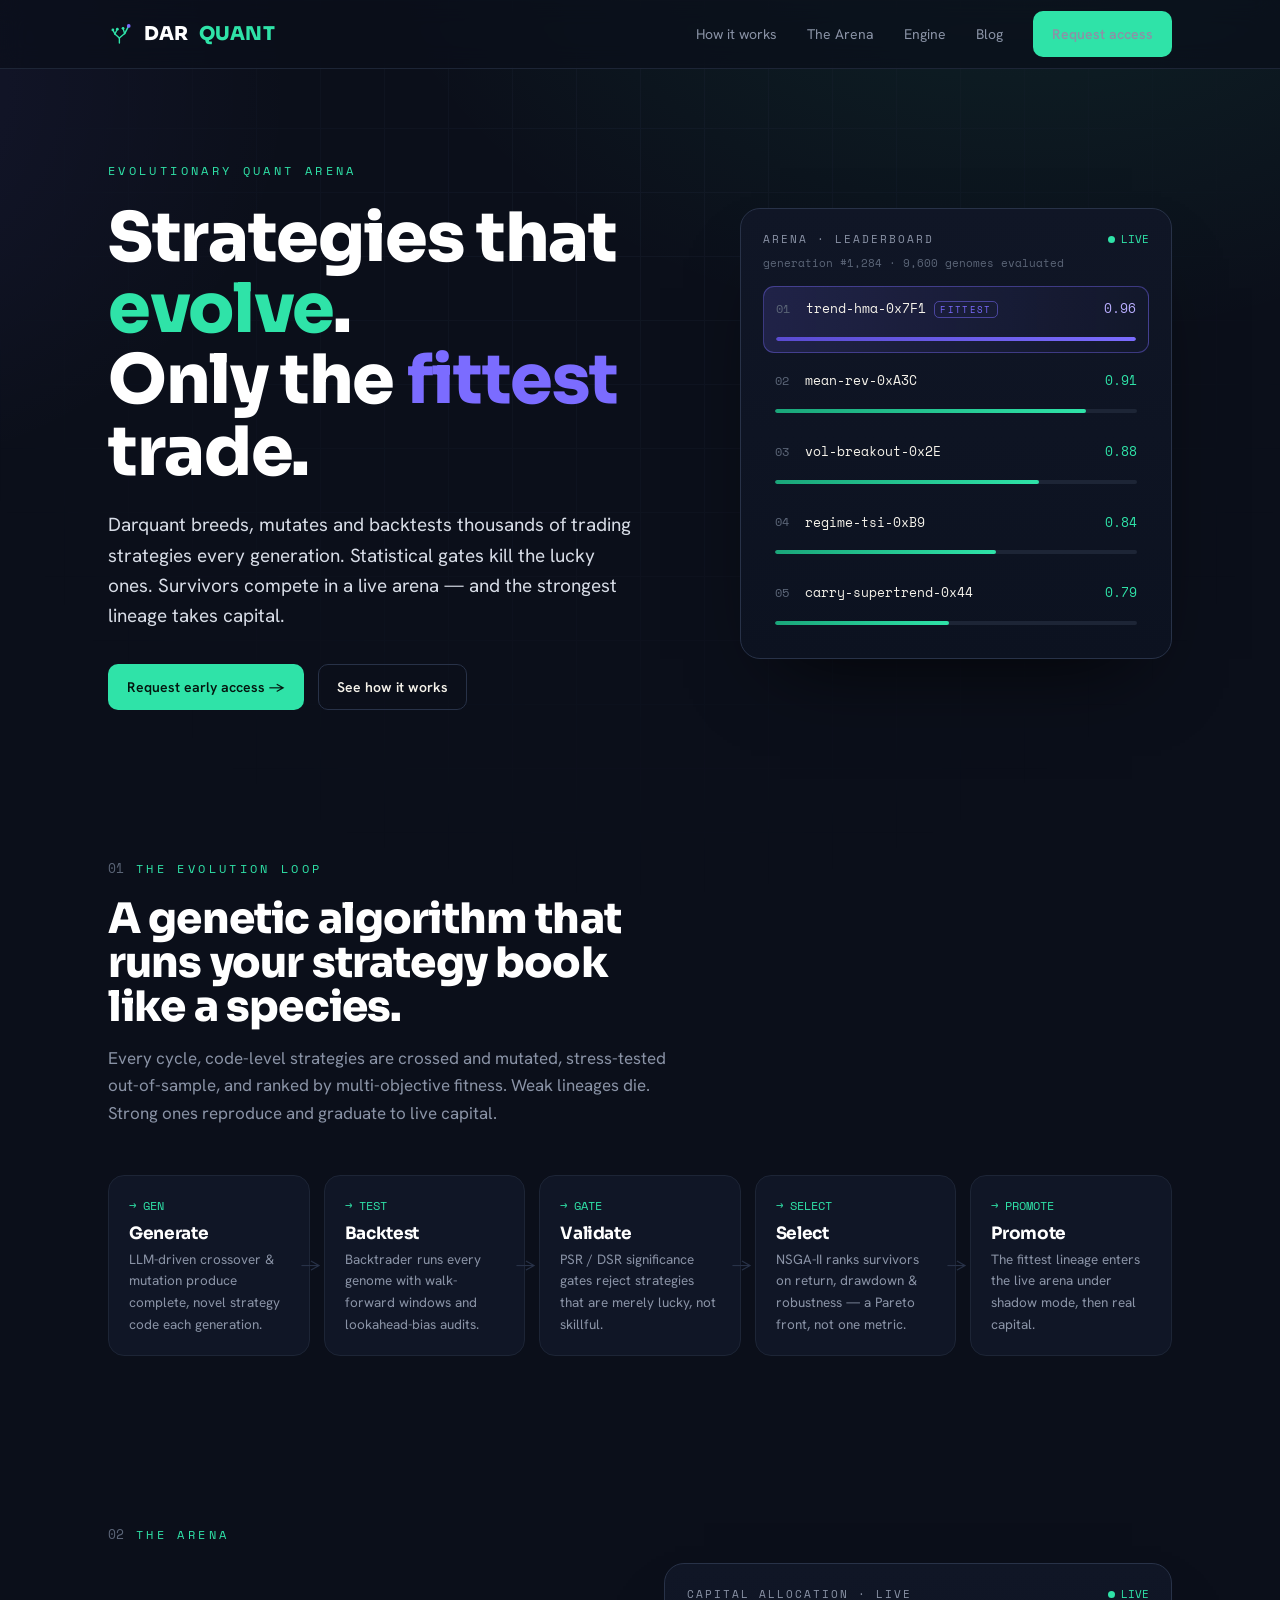
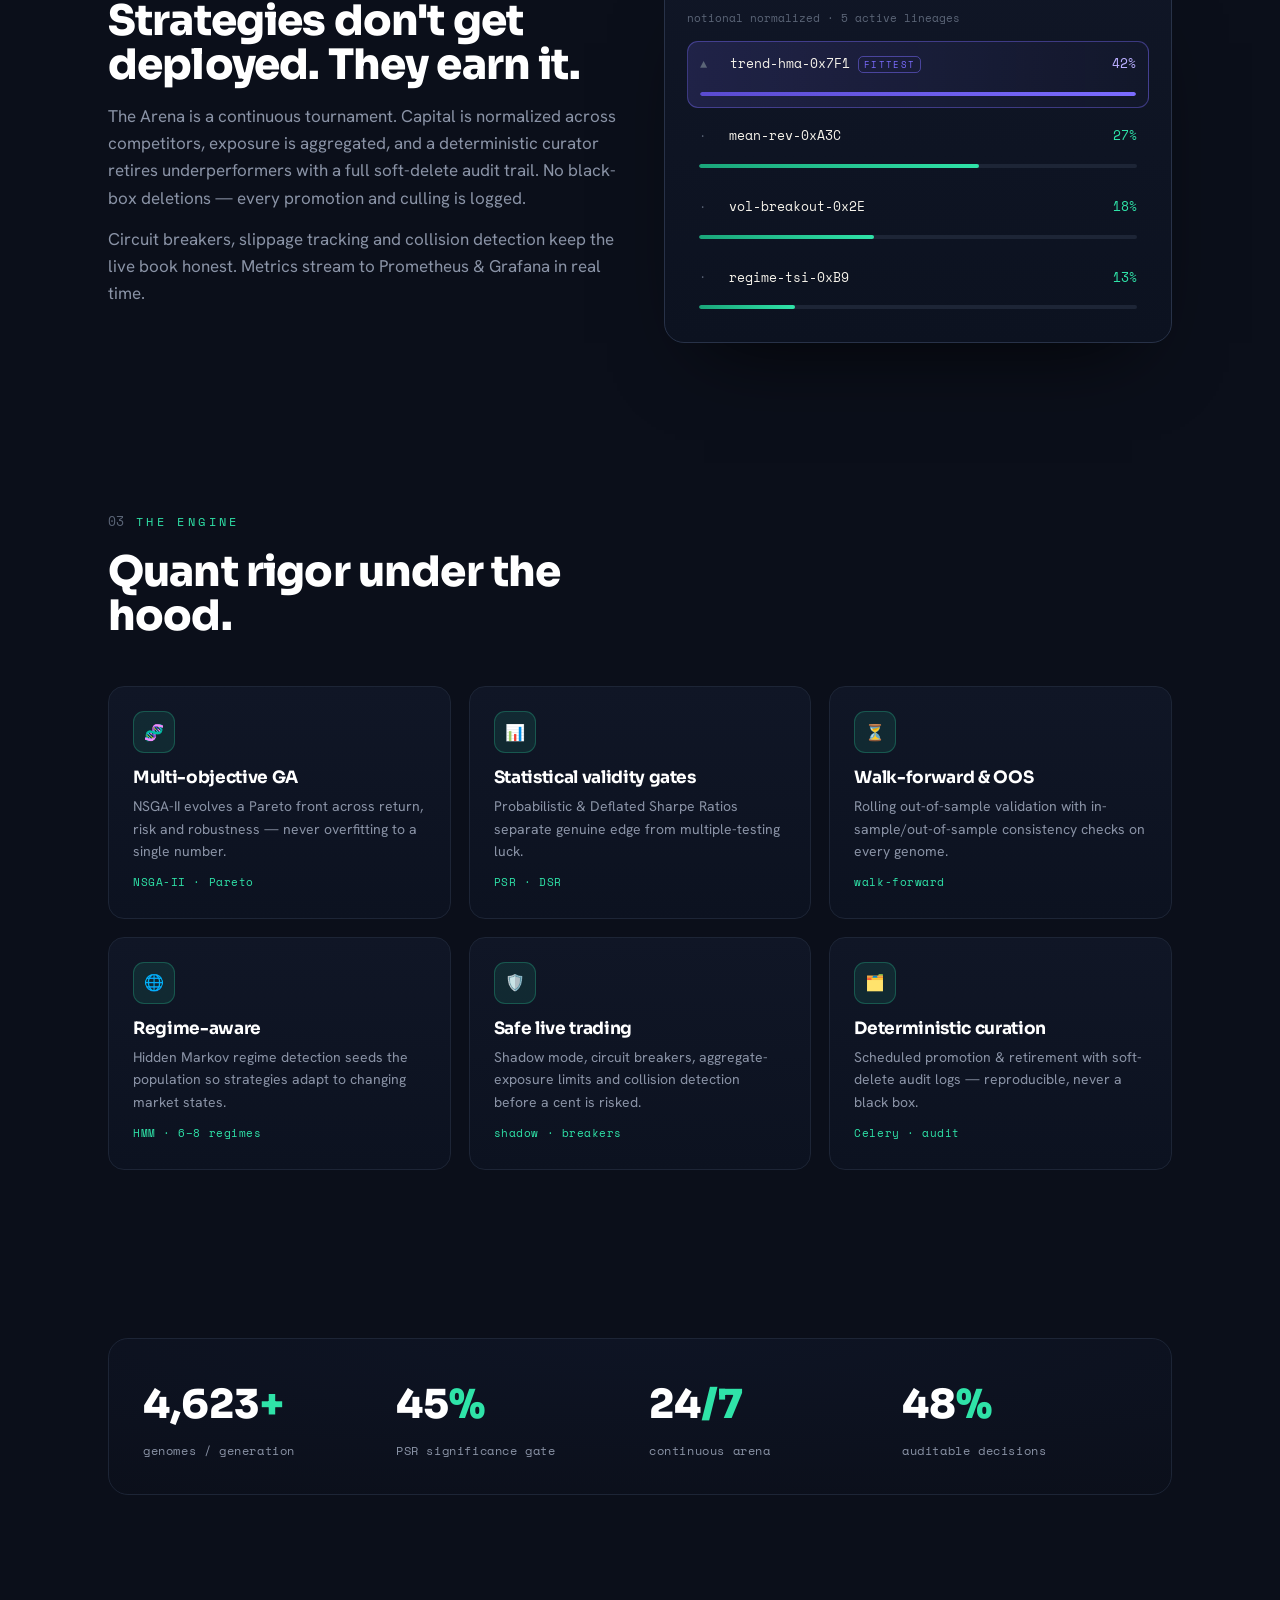
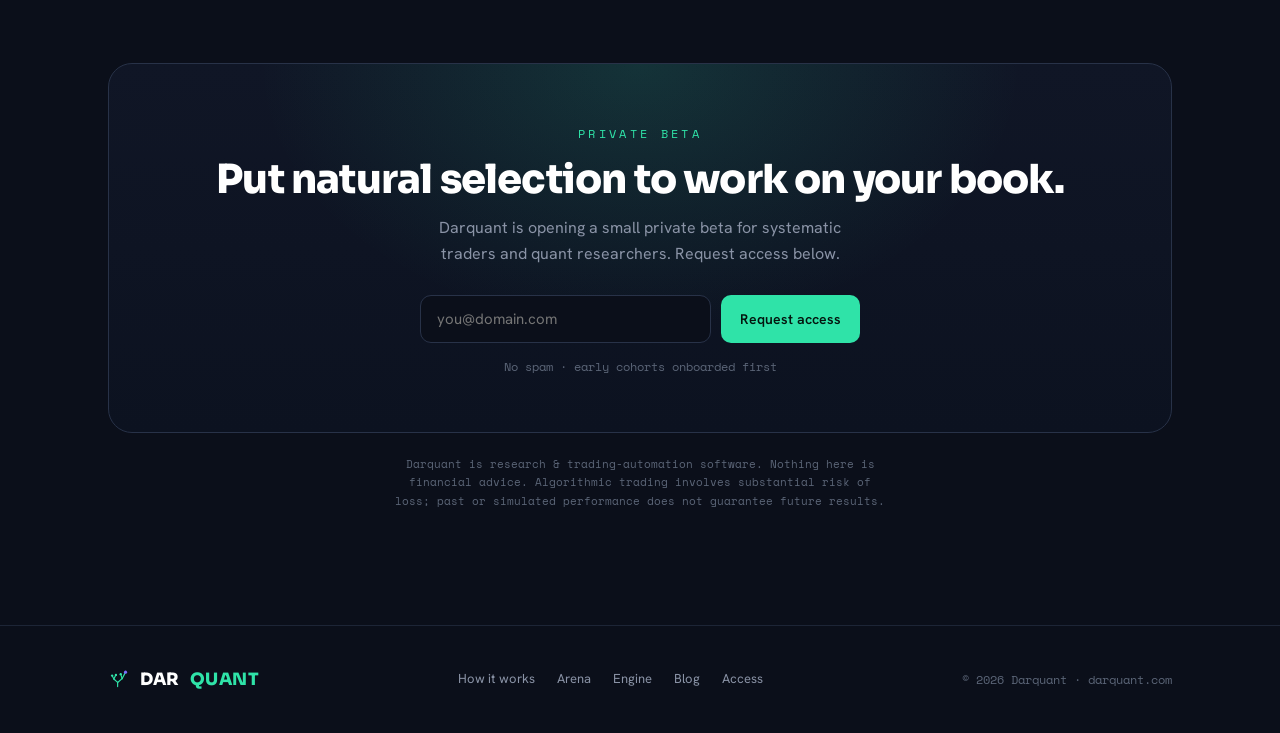
==== commit dc08a82f: "Link to the blog from the landing nav and footer Co-Authored-By: Claude Opus 4.8 (1M context) <norep" ====
--- a/index.html
+++ b/index.html
@@ -166,6 +166,7 @@
       <a href="#how">How it works</a>
       <a href="#arena">The Arena</a>
       <a href="#features">Engine</a>
+      <a href="/blog/">Blog</a>
       <a href="#access" class="btn btn-primary">Request access</a>
     </div>
   </div>
@@ -314,6 +315,7 @@
       <a href="#how">How it works</a>
       <a href="#arena">Arena</a>
       <a href="#features">Engine</a>
+      <a href="/blog/">Blog</a>
       <a href="#access">Access</a>
     </div>
     <span class="mono">© 2026 Darquant · darquant.com</span>
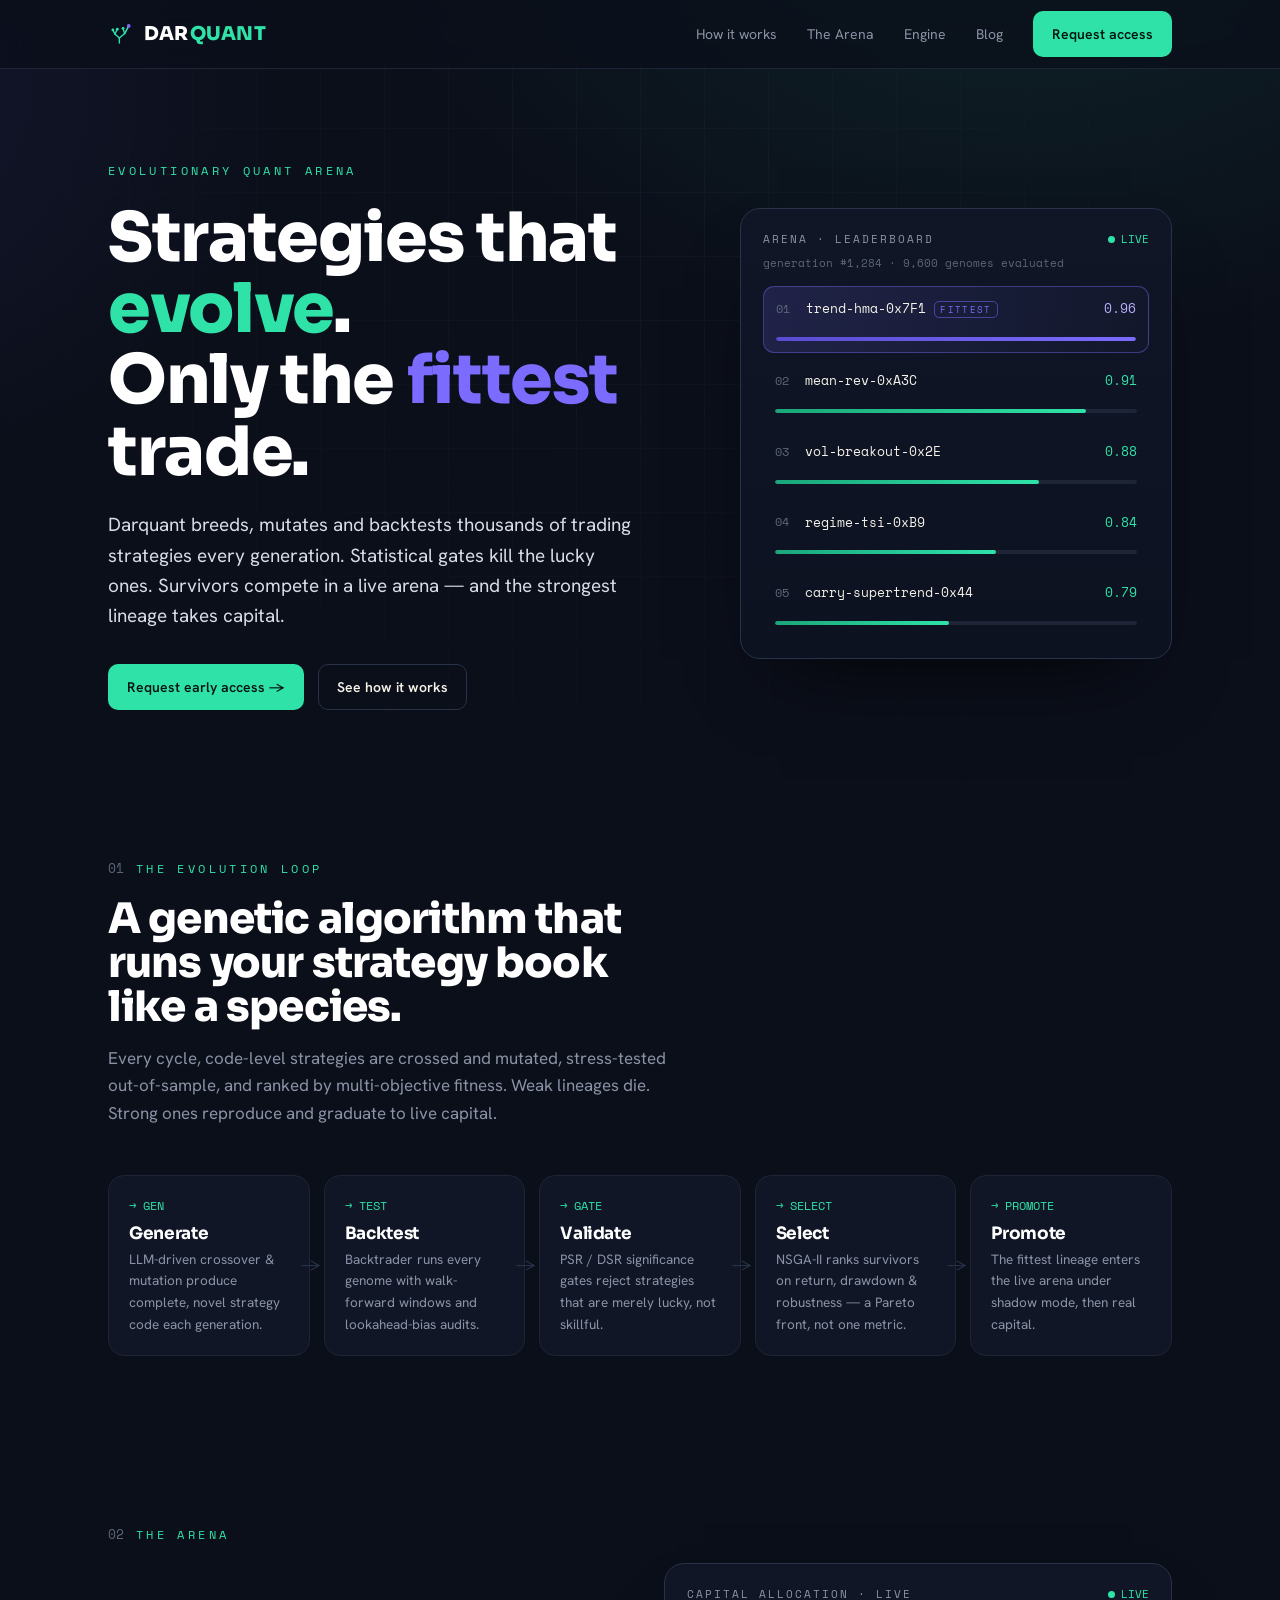
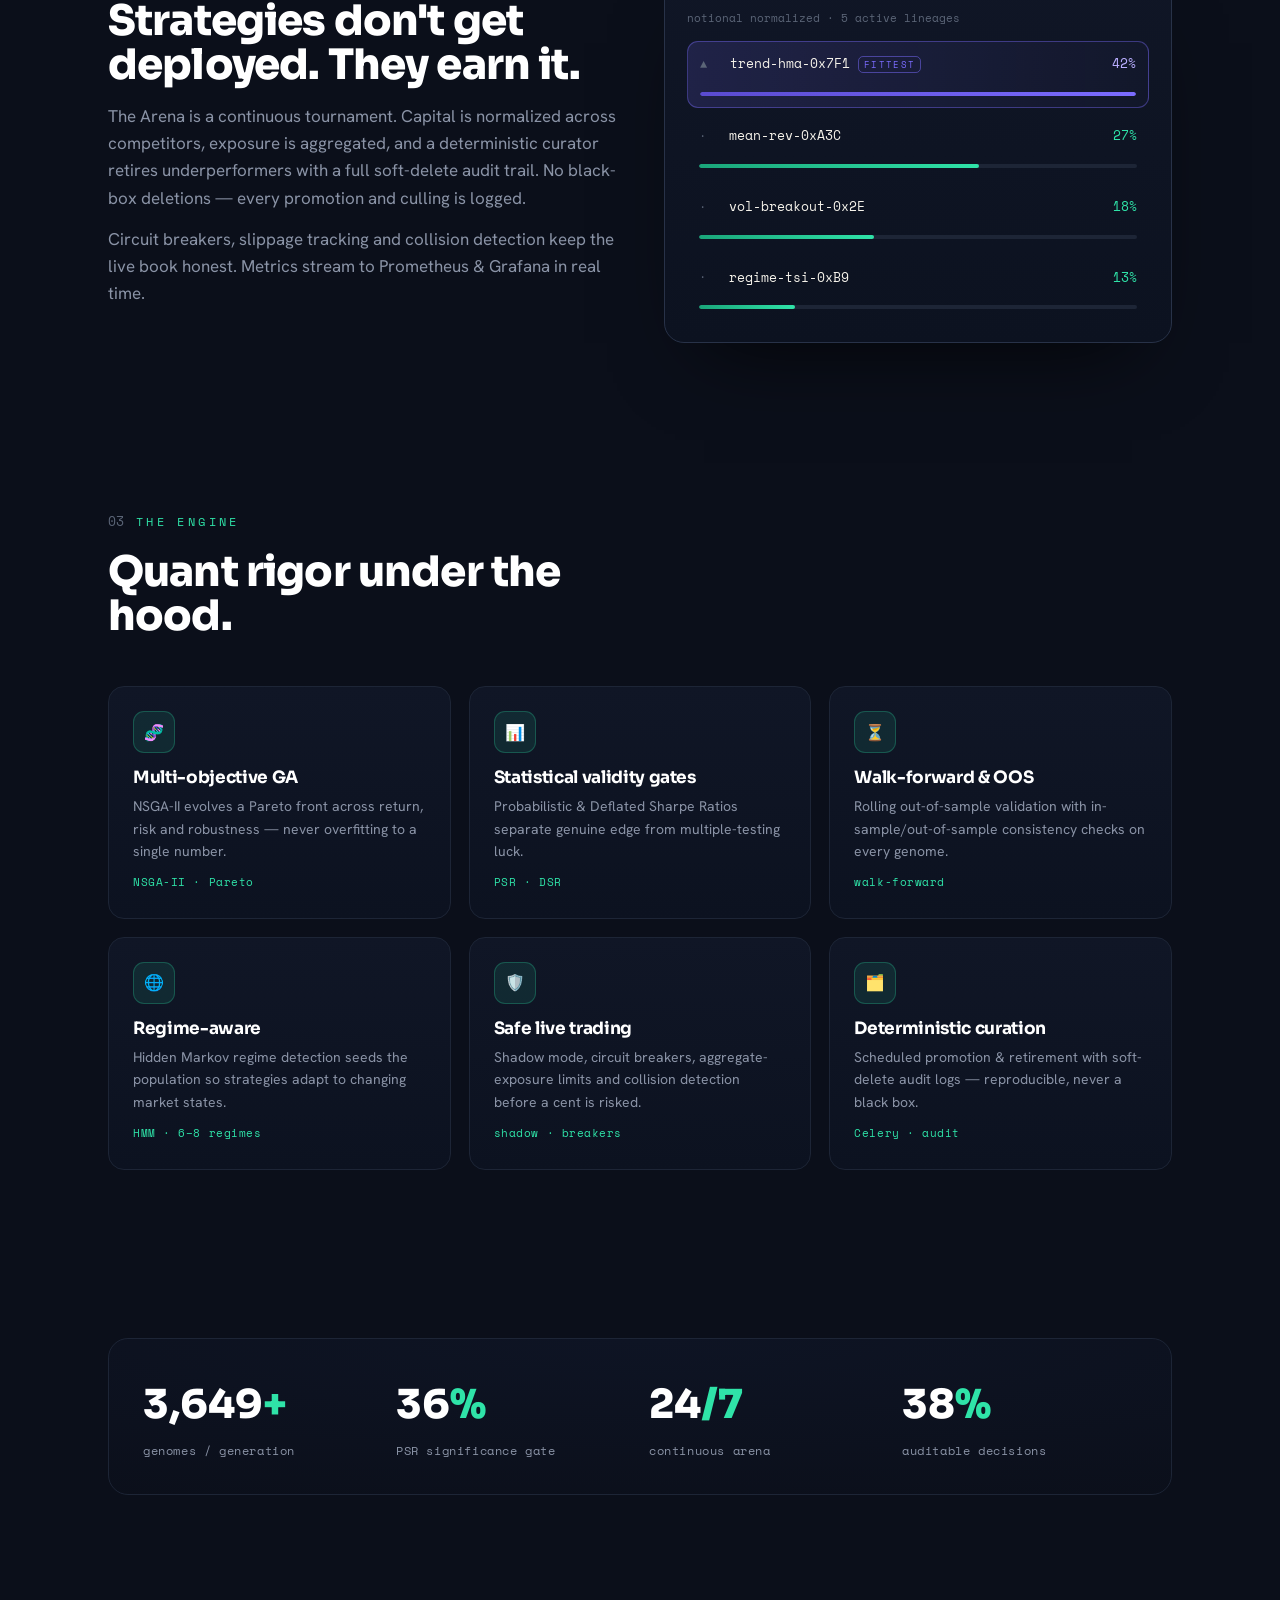
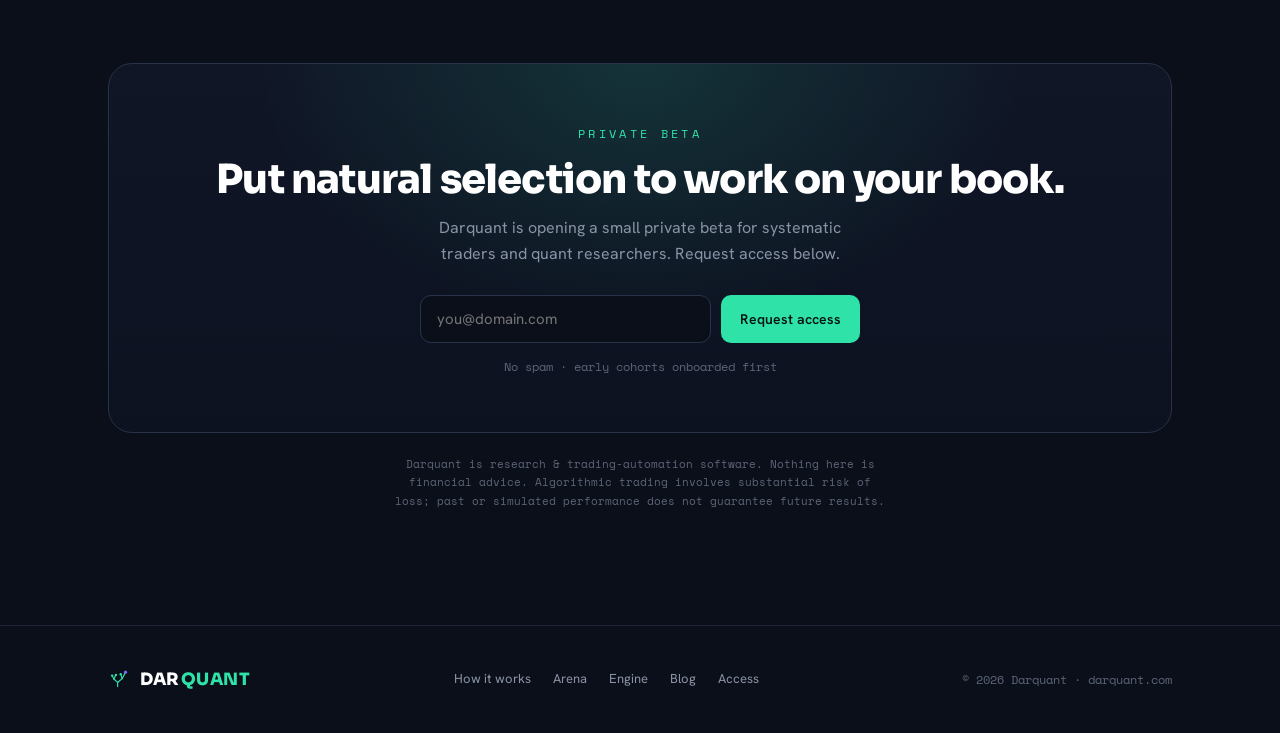
==== commit f064af2a: "Add Google Analytics, fix logo spacing and Request access button Wire gtag.js (G-02M2QHFD5T) into th" ====
--- a/index.html
+++ b/index.html
@@ -2,6 +2,15 @@
 <html lang="en">
 <head>
 <meta charset="utf-8">
+<!-- Google tag (gtag.js) -->
+<script async src="https://www.googletagmanager.com/gtag/js?id=G-02M2QHFD5T"></script>
+<script>
+  window.dataLayer = window.dataLayer || [];
+  function gtag(){dataLayer.push(arguments);}
+  gtag('js', new Date());
+
+  gtag('config', 'G-02M2QHFD5T');
+</script>
 <meta name="viewport" content="width=device-width, initial-scale=1">
 <title>Darquant — Evolutionary Quant Arena</title>
 <link rel="preconnect" href="https://fonts.googleapis.com">
@@ -41,10 +50,10 @@
   nav{position:sticky;top:0;z-index:50;backdrop-filter:blur(12px);background:rgba(11,15,26,.7);border-bottom:1px solid var(--line)}
   nav .inner{display:flex;align-items:center;justify-content:space-between;height:68px;max-width:1120px;margin:0 auto;padding:0 28px}
   .brand{display:flex;align-items:center;gap:10px;font-family:'Sora',sans-serif;font-weight:800;letter-spacing:.5px;font-size:19px;color:#fff}
-  .brand .q{color:var(--mint)}
+  .brand .q{color:var(--mint);margin-left:1px}
   .navlinks{display:flex;gap:30px;align-items:center}
-  .navlinks a{font-size:14px;color:var(--slate);transition:color .2s}
-  .navlinks a:hover{color:var(--paper)}
+  .navlinks a:not(.btn){font-size:14px;color:var(--slate);transition:color .2s}
+  .navlinks a:not(.btn):hover{color:var(--paper)}
   .btn{font-family:'Hanken Grotesk',sans-serif;font-weight:600;font-size:14px;border-radius:10px;padding:11px 18px;border:1px solid transparent;cursor:pointer;transition:transform .15s,box-shadow .2s,background .2s;display:inline-flex;align-items:center;gap:8px}
   .btn-primary{background:var(--mint);color:#04160f;box-shadow:0 0 0 0 rgba(47,227,168,.4)}
   .btn-primary:hover{transform:translateY(-1px);box-shadow:0 10px 30px -8px rgba(47,227,168,.5)}
@@ -160,7 +169,7 @@
         <g fill="#2FE3A8"><circle cx="12" cy="22" r="3.4"/><circle cx="23" cy="20" r="3.4"/><circle cx="37" cy="18" r="3.4"/></g>
         <circle cx="51" cy="12" r="4.6" fill="#7B6CFF"/>
       </svg>
-      DAR<span class="q">QUANT</span>
+      <span class="wm">DAR<span class="q">QUANT</span></span>
     </a>
     <div class="navlinks">
       <a href="#how">How it works</a>
@@ -309,7 +318,7 @@
         <g fill="#2FE3A8"><circle cx="12" cy="22" r="3.4"/><circle cx="23" cy="20" r="3.4"/><circle cx="37" cy="18" r="3.4"/></g>
         <circle cx="51" cy="12" r="4.6" fill="#7B6CFF"/>
       </svg>
-      DAR<span class="q">QUANT</span>
+      <span class="wm">DAR<span class="q">QUANT</span></span>
     </a>
     <div class="fl">
       <a href="#how">How it works</a>
